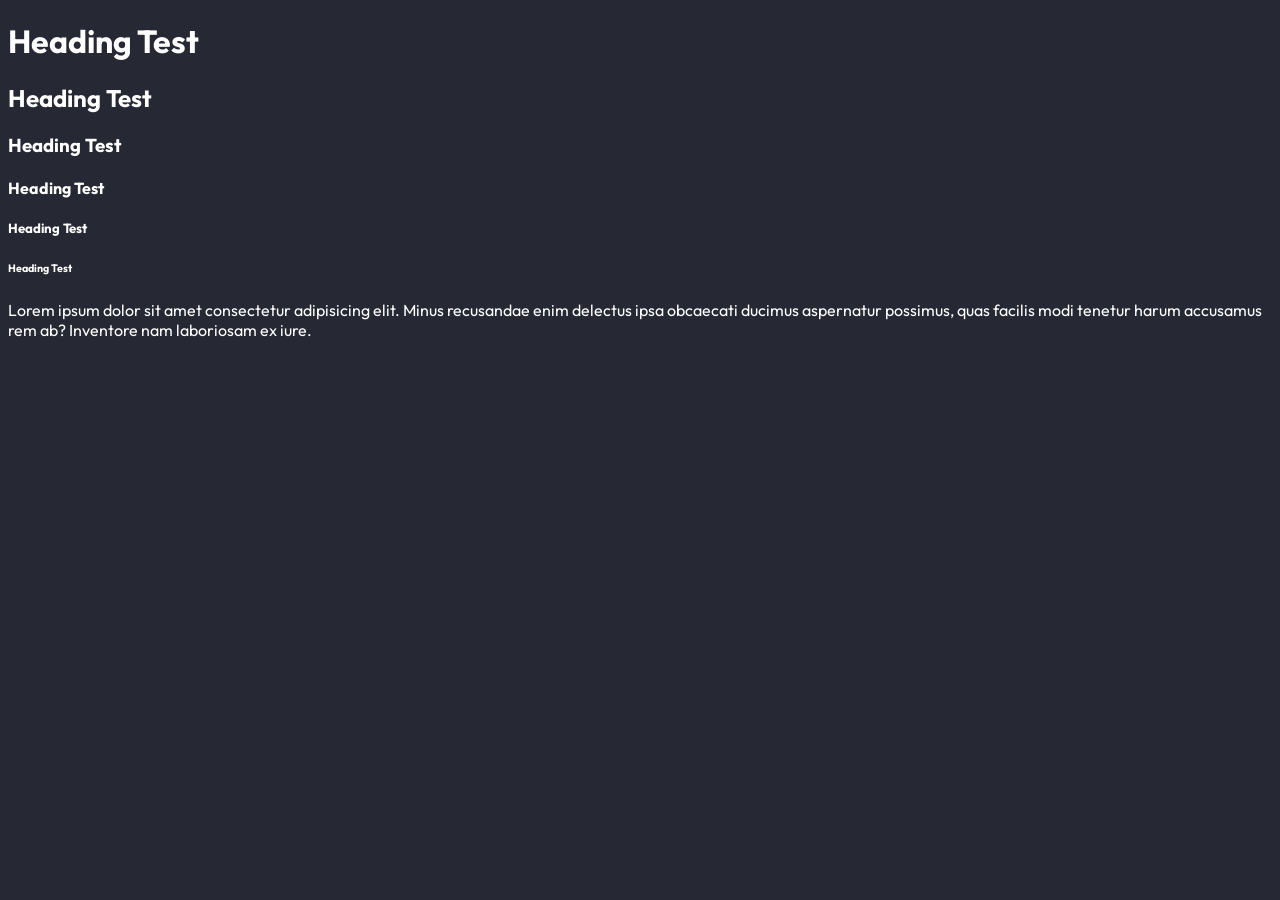
==== index.html @ 353020fb "project init" ====
<!doctype html>
<html lang="en">
  <head>
    <meta charset="UTF-8" />
    <meta name="viewport" content="width=device-width, initial-scale=1.0" />
    <title>HBank</title>
    <link rel="stylesheet" href="./styles.css" />
  </head>
  <body>
    <h1>Heading Test</h1>
    <h2>Heading Test</h2>
    <h3>Heading Test</h3>
    <h4>Heading Test</h4>
    <h5>Heading Test</h5>
    <h6>Heading Test</h6>
    <p>
      Lorem ipsum dolor sit amet consectetur adipisicing elit. Minus recusandae
      enim delectus ipsa obcaecati ducimus aspernatur possimus, quas facilis
      modi tenetur harum accusamus rem ab? Inventore nam laboriosam ex iure.
    </p>
  </body>
</html>
---- styles.css ----
/*==============================
LOCAL FONT HOSTING
==============================*/
@font-face {
  font-display: swap;
  font-family: "Outfit";
  font-style: normal;
  font-weight: 400;
  src: url("./assets/fonts/outfit-v15-latin-regular.woff2") format("woff2");
}
@font-face {
  font-display: swap;
  font-family: "Outfit";
  font-style: normal;
  font-weight: 500;
  src: url("./assets/fonts/outfit-v15-latin-500.woff2") format("woff2");
}
@font-face {
  font-display: swap;
  font-family: "Outfit";
  font-style: normal;
  font-weight: 700;
  src: url("./assets/fonts/outfit-v15-latin-700.woff2") format("woff2");
}
@font-face {
  font-display: swap;
  font-family: "Outfit";
  font-style: normal;
  font-weight: 800;
  src: url("./assets/fonts/outfit-v15-latin-800.woff2") format("woff2");
}

/*==============================
VARIABLES
==============================*/
:root {
  --font-stack: "Outfit", sans-serif;
  --color-neutral-900: #262833;
  --color-neutral-800: #363843;
  --color-neutral-700: #4e505c;
  --color-white: #ffffff;
  --color-green-100: #e3ece6;
  --color-green-500: #73b06f;
  --color-orange-100: #f5ddc8;
  --color-orange-500: #e9ae79;
  --color-purple-100: #e4d6f3;
  --color-purple-500: #a686c4;
  --text-16: 1rem;
  --text-20: 1.25rem;
  --text-24: 1.5rem;
  --space-4: 0.25rem;
  --space-8: 0.5rem;
  --space-12: 0.75rem;
  --space-16: 1rem;
  --space-20: 1.25rem;
  --space-24: 1.5rem;
  --weight-400: 400;
  --weight-500: 500;
  --weight-700: 700;
  --weight-800: 800;
}

/*==============================
GLOBAL STYLES
==============================*/
html {
  font-family: var(--font-stack);
  background: var(--color-neutral-900);
  color: var(--color-white);
}

/* UTILITY CLASSES */
.regular {
  font-weight: var(--weight-400);
}
.medium {
  font-weight: var(--weight-500);
}
.bold {
  font-weight: var(--weight-700);
}
.extra-bold {
  font-weight: var(--weight-800);
}
.size-16 {
  font-size: var(--text-16);
}
.size-20 {
  font-size: var(--text-20);
}
.size-24 {
  font-size: var(--text-24);
}
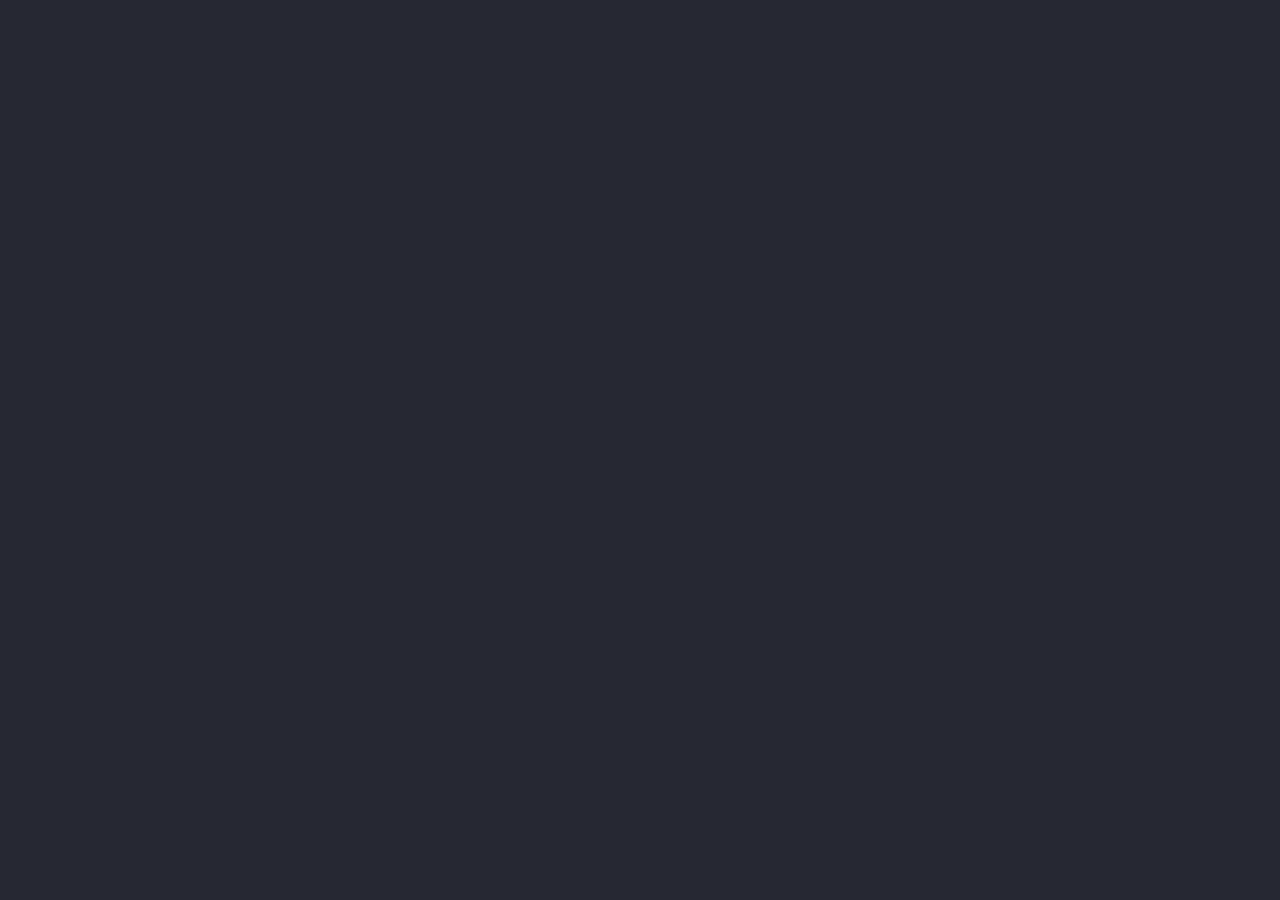
==== commit eb4f2164: "build user profile component" ====
--- a/index.html
+++ b/index.html
@@ -6,17 +6,5 @@
     <title>HBank</title>
     <link rel="stylesheet" href="./styles.css" />
   </head>
-  <body>
-    <h1>Heading Test</h1>
-    <h2>Heading Test</h2>
-    <h3>Heading Test</h3>
-    <h4>Heading Test</h4>
-    <h5>Heading Test</h5>
-    <h6>Heading Test</h6>
-    <p>
-      Lorem ipsum dolor sit amet consectetur adipisicing elit. Minus recusandae
-      enim delectus ipsa obcaecati ducimus aspernatur possimus, quas facilis
-      modi tenetur harum accusamus rem ab? Inventore nam laboriosam ex iure.
-    </p>
-  </body>
+  <body></body>
 </html>
--- a/styles.css
+++ b/styles.css
@@ -58,6 +58,8 @@
   --weight-500: 500;
   --weight-700: 700;
   --weight-800: 800;
+  --radius-full: 9999px;
+  --avatar-size: 32px;
 }
 
 /*==============================
@@ -91,3 +93,17 @@
 .size-24 {
   font-size: var(--text-24);
 }
+
+/*==============================
+USER PROFILE COMPONENT
+==============================*/
+.user-profile {
+  display: flex;
+  align-items: center;
+  gap: var(--space-12);
+}
+.user-profile__image {
+  border-radius: var(--radius-full);
+  width: var(--avatar-size);
+  height: var(--avatar-size);
+}
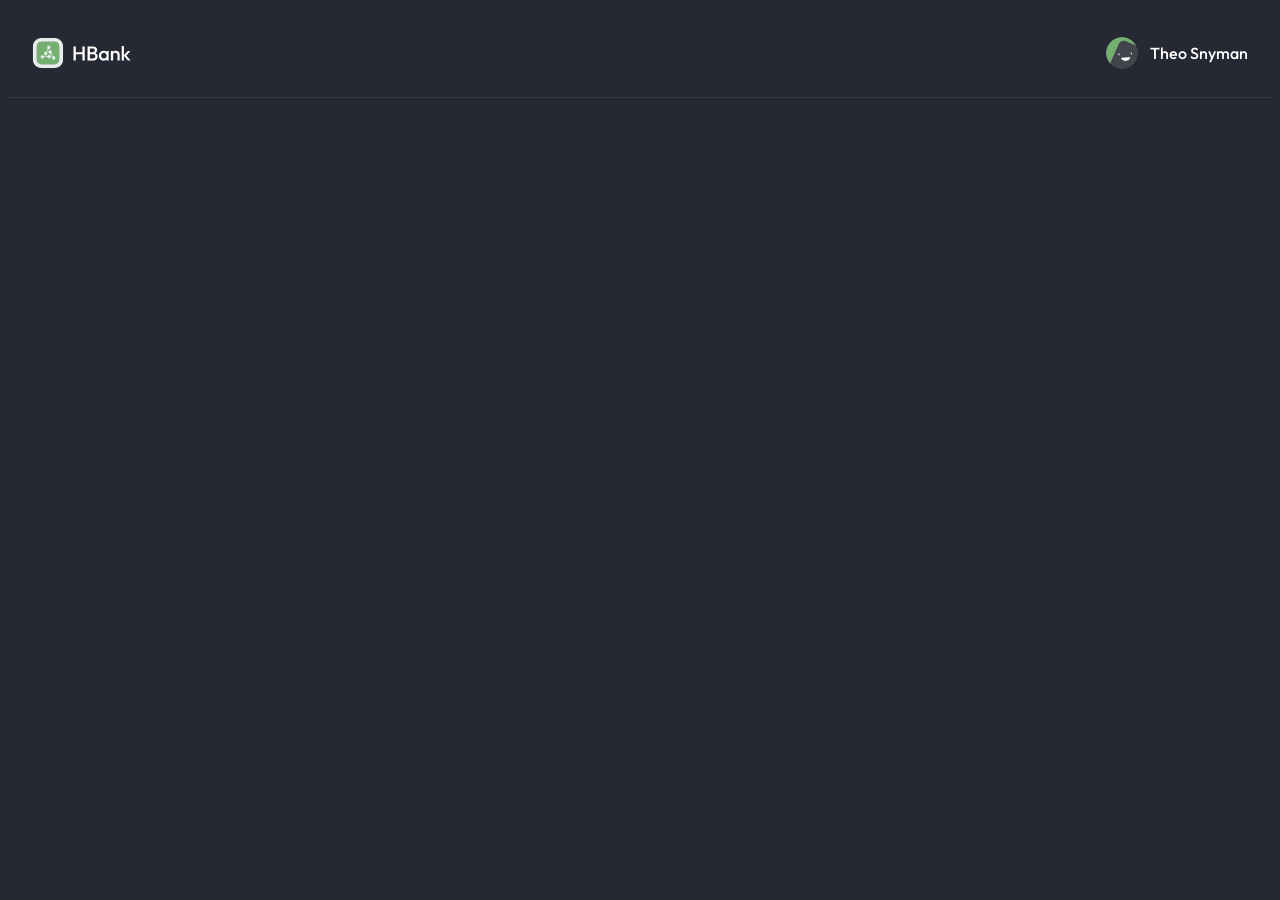
==== commit 37e930a6: "implement top bar layout" ====
--- a/index.html
+++ b/index.html
@@ -6,5 +6,21 @@
     <title>HBank</title>
     <link rel="stylesheet" href="./styles.css" />
   </head>
-  <body></body>
+  <body>
+    <!-- top bar -->
+    <header class="container">
+      <img src="./assets/icons/hbank-logo.svg" alt="HBank logo" />
+
+      <!-- user profile component -->
+      <div class="user-profile">
+        <img
+          src="./assets/images/user-avatar.png"
+          srcset="./assets/images/user-avatar@2x.png 2x"
+          alt="User avatar"
+          class="user-profile__image"
+        />
+        <h1 class="size-16 medium">Theo Snyman</h1>
+      </div>
+    </header>
+  </body>
 </html>
--- a/styles.css
+++ b/styles.css
@@ -60,6 +60,7 @@
   --weight-800: 800;
   --radius-full: 9999px;
   --avatar-size: 32px;
+  --border: 1px solid var(--color-neutral-800);
 }
 
 /*==============================
@@ -93,6 +94,23 @@
 .size-24 {
   font-size: var(--text-24);
 }
+.container {
+  padding: var(--space-24);
+}
+
+/*==============================
+LAYOUT
+==============================*/
+header {
+  display: flex;
+  align-items: center;
+  justify-content: space-between;
+}
+
+/* LAYOUT STYLING? */
+header {
+  border-bottom: var(--border);
+}
 
 /*==============================
 USER PROFILE COMPONENT
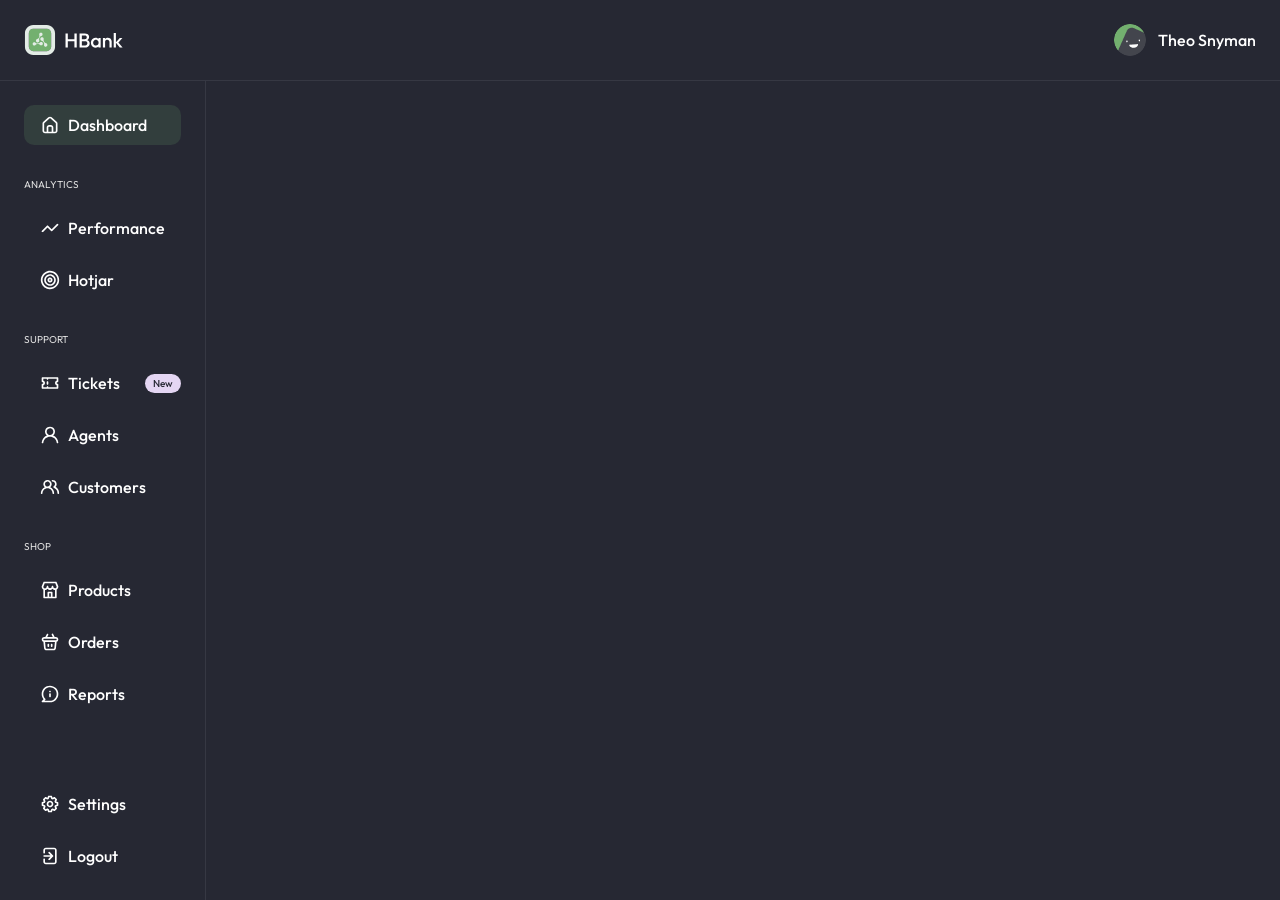
==== commit 4f79f956: "build side navigation & refactored application layout Building of the side nav included creating a n" ====
--- a/index.html
+++ b/index.html
@@ -22,5 +22,169 @@
         <h1 class="size-16 medium">Theo Snyman</h1>
       </div>
     </header>
+
+    <div class="app-layout">
+      <!-- side nav -->
+      <nav class="container" aria-label="Primary">
+        <div class="nav-scroll">
+          <section class="nav-section" aria-label="Dashboard">
+            <ul class="nav-group">
+              <li>
+                <!-- nav link component -->
+                <a
+                  href="#"
+                  class="nav-link nav-link--active"
+                  aria-label="Dashboard"
+                >
+                  <img
+                    src="./assets/icons/house.svg"
+                    alt=""
+                    class="nav-link__icon"
+                  />
+                  <span class="nav-link__label medium">Dashboard</span>
+                </a>
+              </li>
+            </ul>
+          </section>
+
+          <section class="nav-section" aria-labelledby="nav-group-analytics">
+            <p class="nav-group__label" id="nav-group-analytics">Analytics</p>
+            <ul class="nav-group">
+              <li>
+                <!-- nav link component -->
+                <a href="#" class="nav-link" aria-label="Performance">
+                  <img
+                    src="./assets/icons/trend-line.svg"
+                    alt=""
+                    class="nav-link__icon"
+                  />
+                  <span class="nav-link__label medium">Performance</span>
+                </a>
+              </li>
+              <li>
+                <!-- nav link component -->
+                <a href="#" class="nav-link" aria-label="Hotjar">
+                  <img
+                    src="./assets/icons/target.svg"
+                    alt=""
+                    class="nav-link__icon"
+                  />
+                  <span class="nav-link__label medium">Hotjar</span>
+                </a>
+              </li>
+            </ul>
+          </section>
+
+          <section class="nav-section" aria-labelledby="nav-group-support">
+            <p class="nav-group__label" id="nav-group-support">Support</p>
+            <ul class="nav-group">
+              <li class="new-link">
+                <!-- nav link component -->
+                <a href="#" class="nav-link" aria-label="Tickets">
+                  <img
+                    src="./assets/icons/ticket.svg"
+                    alt=""
+                    class="nav-link__icon"
+                  />
+                  <span class="nav-link__label medium">Tickets</span>
+                </a>
+
+                <span class="badge badge--purple" id="new-badge">New</span>
+              </li>
+              <li>
+                <!-- nav link component -->
+                <a href="#" class="nav-link" aria-label="Agents">
+                  <img
+                    src="./assets/icons/user.svg"
+                    alt=""
+                    class="nav-link__icon"
+                  />
+                  <span class="nav-link__label medium">Agents</span>
+                </a>
+              </li>
+              <li>
+                <!-- nav link component -->
+                <a href="#" class="nav-link" aria-label="Customers">
+                  <img
+                    src="./assets/icons/users.svg"
+                    alt=""
+                    class="nav-link__icon"
+                  />
+                  <span class="nav-link__label medium">Customers</span>
+                </a>
+              </li>
+            </ul>
+          </section>
+
+          <section class="nav-section" aria-labelledby="nav-group-shop">
+            <p class="nav-group__label" id="nav-group-shop">Shop</p>
+            <ul class="nav-group">
+              <li>
+                <!-- nav link component -->
+                <a href="#" class="nav-link" aria-label="Products">
+                  <img
+                    src="./assets/icons/shop.svg"
+                    alt=""
+                    class="nav-link__icon"
+                  />
+                  <span class="nav-link__label medium">Products</span>
+                </a>
+              </li>
+              <li>
+                <!-- nav link component -->
+                <a href="#" class="nav-link" aria-label="Orders">
+                  <img
+                    src="./assets/icons/basket.svg"
+                    alt=""
+                    class="nav-link__icon"
+                  />
+                  <span class="nav-link__label medium">Orders</span>
+                </a>
+              </li>
+              <li>
+                <!-- nav link component -->
+                <a href="#" class="nav-link" aria-label="Reports">
+                  <img
+                    src="./assets/icons/info-chat-bubble.svg"
+                    alt=""
+                    class="nav-link__icon"
+                  />
+                  <span class="nav-link__label medium">Reports</span>
+                </a>
+              </li>
+            </ul>
+          </section>
+        </div>
+
+        <section class="nav-section nav-section--footer" aria-label="Settings">
+          <ul class="nav-group">
+            <li>
+              <!-- nav link component -->
+              <a href="#" class="nav-link" aria-label="Settings">
+                <img
+                  src="./assets/icons/settings.svg"
+                  alt=""
+                  class="nav-link__icon"
+                />
+                <span class="nav-link__label medium">Settings</span>
+              </a>
+            </li>
+            <li>
+              <!-- nav link component -->
+              <a href="#" class="nav-link" aria-label="Logout">
+                <img
+                  src="./assets/icons/leave.svg"
+                  alt=""
+                  class="nav-link__icon"
+                />
+                <span class="nav-link__label medium">Logout</span>
+              </a>
+            </li>
+          </ul>
+        </section>
+      </nav>
+
+      <main class="container" aria-label="Dashboard content"></main>
+    </div>
   </body>
 </html>
--- a/styles.css
+++ b/styles.css
@@ -31,46 +31,168 @@
 }
 
 /*==============================
+JOSH'S CUSTOM CSS RESET
+https://www.joshwcomeau.com/css/custom-css-reset/
+==============================*/
+*,
+*::before,
+*::after {
+  box-sizing: border-box;
+}
+*:not(dialog) {
+  margin: 0;
+}
+@media (prefers-reduced-motion: no-preference) {
+  html {
+    interpolate-size: allow-keywords;
+  }
+}
+body {
+  line-height: 1.5;
+  -webkit-font-smoothing: antialiased;
+}
+img,
+picture,
+video,
+canvas,
+svg {
+  display: block;
+  max-width: 100%;
+}
+input,
+button,
+textarea,
+select {
+  font: inherit;
+}
+p,
+h1,
+h2,
+h3,
+h4,
+h5,
+h6 {
+  overflow-wrap: break-word;
+}
+p {
+  text-wrap: pretty;
+}
+h1,
+h2,
+h3,
+h4,
+h5,
+h6 {
+  text-wrap: balance;
+}
+
+/*==============================
 VARIABLES
 ==============================*/
 :root {
-  --font-stack: "Outfit", sans-serif;
+  /* colors */
   --color-neutral-900: #262833;
   --color-neutral-800: #363843;
   --color-neutral-700: #4e505c;
   --color-white: #ffffff;
+  --color-off-white: #e0e0e0;
   --color-green-100: #e3ece6;
   --color-green-500: #73b06f;
   --color-orange-100: #f5ddc8;
   --color-orange-500: #e9ae79;
   --color-purple-100: #e4d6f3;
   --color-purple-500: #a686c4;
+  /* font sizes */
+  --text-10: 0.625rem;
   --text-16: 1rem;
   --text-20: 1.25rem;
   --text-24: 1.5rem;
+  /* font */
+  --weight-400: 400;
+  --weight-500: 500;
+  --weight-700: 700;
+  --weight-800: 800;
+  --line-height: 1.5;
+  --rest-line-height: 1;
+  /* spacing */
+  --space-2: 0.125rem;
   --space-4: 0.25rem;
   --space-8: 0.5rem;
   --space-12: 0.75rem;
   --space-16: 1rem;
   --space-20: 1.25rem;
   --space-24: 1.5rem;
-  --weight-400: 400;
-  --weight-500: 500;
-  --weight-700: 700;
-  --weight-800: 800;
-  --radius-full: 9999px;
+  --space-36: 2rem;
+  --space-40: 2.5rem;
+  /* radius */
+  --radius-s: 10px;
+  --radius-m: 16px;
+  --radius-l: 20px;
+  --radius-f: 9999px;
+  /* borders */
+  --layout-border: 1px solid var(--color-neutral-800);
+  --active-border: 2px solid var(--color-green-500);
+  /* random */
+  --font-stack: "Outfit", sans-serif;
   --avatar-size: 32px;
-  --border: 1px solid var(--color-neutral-800);
+  --mobile-touch-target: 44px;
+  --duration-fast: 180ms;
+  --press-scale: scale(0.95);
+  --button-icon-width: 12px;
+  --bank-card-max-width: 288px;
+  /* layout */
+  --grid-rows: auto minmax(0, 1fr);
+  --grid-cols: auto minmax(0, 1fr);
+  --no-overflow: hidden;
+  --auto-overflow: auto;
+  --width-f: 100%;
+  --height-f: 100%;
+  --min-height-f: 100dvh;
 }
 
 /*==============================
 GLOBAL STYLES
 ==============================*/
 html {
+  height: var(--height-f);
   font-family: var(--font-stack);
   background: var(--color-neutral-900);
   color: var(--color-white);
 }
+body {
+  height: var(--min-height-f);
+  min-height: var(--min-height-f);
+  display: grid;
+  grid-template-rows: var(--grid-rows);
+  overflow: var(--no-overflow);
+  line-height: var(--line-height);
+  -webkit-font-smoothing: antialiased; /* i dont think this does shit but AI put it here */
+}
+a {
+  text-decoration: none;
+  color: inherit;
+}
+*:focus-visible {
+  outline: none;
+  box-shadow: inset 0 0 0 2px var(--color-green-500);
+}
+button {
+  border: none;
+  border-radius: var(--radius-f);
+  padding: var(--space-4) var(--space-16);
+  color: var(--color-neutral-900);
+  font-weight: var(--weight-500);
+}
+button:hover {
+  cursor: pointer;
+}
+ul {
+  padding: 0;
+  margin: 0;
+}
+li {
+  list-style: none;
+}
 
 /* UTILITY CLASSES */
 .regular {
@@ -95,12 +217,33 @@
   font-size: var(--text-24);
 }
 .container {
-  padding: var(--space-24);
+  padding: var(--space-12);
+}
+.container--card {
+  border: var(--layout-border);
+  border-radius: var(--radius-l);
+}
+@media (min-width: 768px) {
+  .container {
+    padding: var(--space-16);
+  }
+}
+@media (min-width: 1024px) {
+  .container {
+    padding: var(--space-24);
+  }
 }
 
 /*==============================
 LAYOUT
 ==============================*/
+.app-layout {
+  min-height: 0;
+  min-width: 0;
+  display: grid;
+  grid-template-columns: var(--grid-cols);
+  overflow: var(--no-overflow);
+}
 header {
   display: flex;
   align-items: center;
@@ -109,7 +252,19 @@
 
 /* LAYOUT STYLING? */
 header {
-  border-bottom: var(--border);
+  border-bottom: var(--layout-border);
+}
+nav {
+  border-right: var(--layout-border);
+  min-height: 0;
+  overflow: var(--no-overflow);
+  display: inline-flex;
+  flex-direction: column;
+}
+main {
+  min-width: 0;
+  min-height: 0;
+  overflow-y: var(--auto-overflow);
 }
 
 /*==============================
@@ -121,7 +276,282 @@
   gap: var(--space-12);
 }
 .user-profile__image {
-  border-radius: var(--radius-full);
+  border-radius: var(--radius-f);
   width: var(--avatar-size);
   height: var(--avatar-size);
 }
+
+/*==============================
+NAV GROUP COMPONENT
+==============================*/
+.nav-scroll {
+  min-height: 0;
+  overflow-y: auto;
+  display: flex;
+  flex-direction: column;
+  gap: var(--space-36);
+  scrollbar-color: transparent transparent;
+}
+.nav-section--footer {
+  margin-top: auto;
+  margin-bottom: 0;
+  flex-shrink: 0;
+  padding-top: var(--space-12);
+}
+@media (min-width: 768px) {
+  .nav-section--footer {
+    padding-top: var(--space-16);
+  }
+}
+@media (min-width: 1024px) {
+  .nav-section--footer {
+    padding-top: var(--space-24);
+  }
+}
+.nav-group {
+  display: flex;
+  flex-direction: column;
+  gap: var(--space-12);
+}
+.nav-group__label {
+  display: none;
+  color: var(--color-off-white);
+  font-size: var(--text-10);
+  text-transform: uppercase;
+  margin-bottom: var(--space-16);
+}
+.nav-section:last-of-type {
+  margin-bottom: 0;
+}
+@media (min-width: 1024px) {
+  .nav-group__label {
+    display: block;
+  }
+}
+
+/*==============================
+NAV LINK COMPONENT
+==============================*/
+.nav-link {
+  position: relative;
+  display: flex;
+  align-items: center;
+  justify-content: center;
+  width: var(--mobile-touch-target);
+  min-height: var(--mobile-touch-target);
+  border-radius: var(--radius-s);
+  transition:
+    background-color var(--duration-fast) ease,
+    transform var(--duration-fast) ease,
+    opacity var(--duration-fast) ease;
+}
+.nav-link__icon {
+  transition:
+    transform var(--duration-fast) ease,
+    opacity var(--duration-fast) ease;
+}
+.nav-link__label {
+  display: none;
+}
+.nav-link--active {
+  background: color-mix(in srgb, var(--color-green-500) 16%, transparent);
+}
+.nav-link:active {
+  transform: var(--press-scale);
+}
+@media (min-width: 1024px) {
+  .nav-link {
+    justify-content: flex-start;
+    gap: var(--space-8);
+    width: unset;
+    min-height: unset;
+    padding: var(--space-8) var(--space-16);
+  }
+  .nav-link__label {
+    display: inline;
+  }
+}
+/* on real hover devices below adds a softer tint than active so the hover feels responsive but secondary */
+@media (hover: hover) and (pointer: fine) {
+  .nav-link:hover {
+    background: color-mix(in srgb, var(--color-green-500) 12%, transparent);
+  }
+}
+
+/*==============================
+NEW LINK COMPONENT
+==============================*/
+.new-link {
+  display: flex;
+  align-items: center;
+  justify-content: space-between;
+}
+
+/*==============================
+BUTTON COMPONENT
+==============================*/
+.btn--green {
+  background: var(--color-green-100);
+}
+.btn--icon {
+  display: inline-flex;
+  align-items: center;
+  gap: var(--space-8);
+}
+.btn--icon::after {
+  content: "";
+  width: var(--button-icon-width);
+  height: var(--button-icon-width);
+  flex-shrink: 0;
+  background: url("./assets/icons/arrow-right.svg") center / contain no-repeat;
+  transition: transform var(--duration-fast) ease;
+}
+.btn--icon:active::after {
+  transform: translateX(var(--space-2));
+}
+@media (hover: hover) and (pointer: fine) {
+  .btn--icon:hover::after {
+    transform: translateX(var(--space-2));
+  }
+}
+
+/*==============================
+BADGE COMPONENT
+==============================*/
+.badge {
+  padding: var(--space-2) var(--space-8);
+  background: var(--color-neutral-800);
+  border-radius: var(--radius-f);
+  font-size: var(--text-10);
+  font-weight: var(--weight-500);
+}
+.badge--purple {
+  background: var(--color-purple-100);
+  color: var(--color-neutral-900);
+}
+#new-badge {
+  display: none;
+}
+@media (min-width: 1024px) {
+  #new-badge {
+    display: block;
+  }
+}
+
+/*==============================
+STAT COMPONENT
+==============================*/
+.stat {
+  display: inline-flex;
+  gap: var(--space-16);
+}
+.stat__icon-wrapper {
+  background: var(--color-neutral-700);
+  display: flex;
+  align-items: center;
+  justify-content: center;
+  padding: var(--space-12);
+  border-radius: var(--radius-s);
+}
+.stat__icon-wrapper--purple {
+  background: var(--color-purple-500);
+}
+.stat__icon-wrapper--green {
+  background: var(--color-green-500);
+}
+.stat__icon-wrapper--orange {
+  background: var(--color-orange-500);
+}
+.stat__label {
+  color: var(--color-off-white);
+}
+.stat__value {
+  font-size: var(--text-24);
+  font-weight: var(--weight-700);
+  line-height: var(--rest-line-height);
+}
+
+/*==============================
+BANK CARD COMPONENT
+==============================*/
+.bank-card {
+  max-width: var(--bank-card-max-width);
+  color: var(--color-neutral-900);
+}
+.bank-card__top,
+.bank-card__bottom {
+  display: flex;
+}
+.bank-card__top {
+  background: var(--color-neutral-700);
+  padding: var(--space-24) var(--space-24) var(--space-40) var(--space-24);
+  flex-direction: column;
+  gap: var(--space-16);
+  border-top-left-radius: var(--radius-m);
+  border-top-right-radius: var(--radius-m);
+}
+.bank-card__top > div {
+  display: flex;
+  justify-content: space-between;
+}
+.bank-card__top--green {
+  background: var(--color-green-100);
+}
+.bank-card__top--purple {
+  background: var(--color-purple-100);
+}
+.bank-card__top--orange {
+  background: var(--color-orange-100);
+}
+.bank-card__bottom {
+  background: var(--color-neutral-800);
+  justify-content: space-between;
+  padding: var(--space-24);
+  border-bottom-left-radius: var(--radius-m);
+  border-bottom-right-radius: var(--radius-m);
+}
+.bank-card__bottom--green {
+  background: var(--color-green-500);
+}
+.bank-card__bottom--purple {
+  background: var(--color-purple-500);
+}
+.bank-card__bottom--orange {
+  background: var(--color-orange-500);
+}
+
+/*==============================
+BALANCE COMPONENT
+==============================*/
+.balance {
+  display: flex;
+  color: var(--color-neutral-900);
+  font-weight: var(--weight-500);
+}
+.balance__left,
+.balance__right {
+  padding: var(--space-24);
+  display: flex;
+  flex: 1;
+}
+.balance__left {
+  background: var(--color-green-100);
+  flex-direction: column;
+  gap: var(--space-16);
+  border-top-left-radius: var(--radius-m);
+  border-bottom-left-radius: var(--radius-m);
+}
+.balance__value {
+  font-size: var(--text-24);
+  font-weight: var(--weight-700);
+}
+.balance__right {
+  background: var(--color-green-500);
+  align-items: flex-end;
+  justify-content: flex-end;
+  border-top-right-radius: var(--radius-m);
+  border-bottom-right-radius: var(--radius-m);
+  background-image: url(./assets/icons/background-decor.svg);
+  background-repeat: no-repeat;
+  background-position: right top;
+}
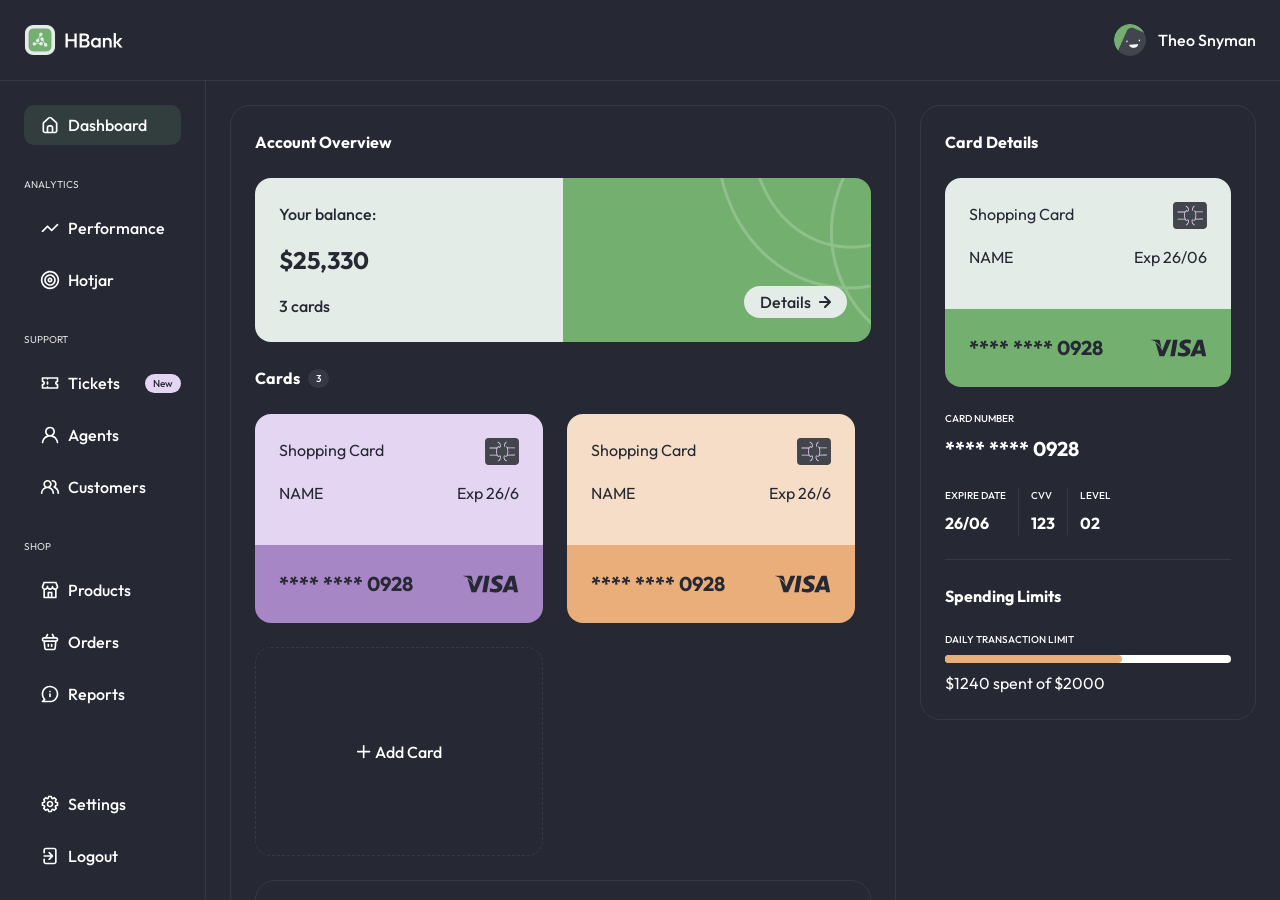
==== commit cc3e1bbd: "add card details and account overview sections to main This commit contains a little bit of everythi" ====
--- a/index.html
+++ b/index.html
@@ -184,7 +184,171 @@
         </section>
       </nav>
 
-      <main class="container" aria-label="Dashboard content"></main>
+      <main class="container" aria-label="Dashboard content">
+        <section class="container container--card" id="card-details">
+          <h2 class="size-16 bold">Card Details</h2>
+
+          <div class="card-details-row">
+            <!-- bank card component -->
+            <div class="bank-card">
+              <div class="bank-card__top bank-card__top--green">
+                <div>
+                  <p>Shopping Card</p>
+                  <img src="./assets/icons/card.svg" alt="" />
+                </div>
+                <div>
+                  <p>NAME</p>
+                  <p>Exp 26/06</p>
+                </div>
+              </div>
+              <div class="bank-card__bottom bank-card__bottom--green">
+                <p class="size-20 bold">**** **** 0928</p>
+                <img src="./assets/icons/visa-logo.svg" alt="" />
+              </div>
+            </div>
+
+            <div class="card-meta">
+              <div>
+                <h3 class="size-10 medium uppercase mb-8">Card Number</h3>
+                <p class="size-20 bold">**** **** 0928</p>
+              </div>
+
+              <div class="col-3">
+                <div>
+                  <h3 class="size-10 medium uppercase mb-8">Expire Date</h3>
+                  <p class="size-16 bold">26/06</p>
+                </div>
+                <div>
+                  <h3 class="size-10 medium uppercase mb-8">CVV</h3>
+                  <p class="size-16 bold">123</p>
+                </div>
+                <div>
+                  <h3 class="size-10 medium uppercase mb-8">Level</h3>
+                  <p class="size-16 bold">02</p>
+                </div>
+              </div>
+            </div>
+          </div>
+
+          <hr />
+
+          <h2 class="size-16 bold">Spending Limits</h2>
+          <div>
+            <h3 class="size-10 medium uppercase mb-8">
+              Daily Transaction Limit
+            </h3>
+
+            <div class="progress-bar mb-8">
+              <div class="progress-bar__progress"></div>
+            </div>
+
+            <p>$1240 spent of $2000</p>
+          </div>
+        </section>
+
+        <section class="container container--card" id="account-overview">
+          <h2 class="size-16 bold">Account Overview</h2>
+
+          <!-- balance component -->
+          <div class="balance">
+            <div class="balance__left">
+              <p>Your balance:</p>
+              <p class="balance__value">$25,330</p>
+              <p>3 cards</p>
+            </div>
+            <div class="balance__right">
+              <!-- button component -->
+              <button class="btn--green btn--icon">Details</button>
+            </div>
+          </div>
+
+          <div class="badged-title">
+            <h2 class="size-16 bold">Cards</h2>
+            <span class="badge">3</span>
+          </div>
+
+          <div class="cards">
+            <!-- bank card component -->
+            <div class="bank-card">
+              <div class="bank-card__top bank-card__top--purple">
+                <div>
+                  <p>Shopping Card</p>
+                  <img src="./assets/icons/card.svg" alt="" />
+                </div>
+                <div>
+                  <p>NAME</p>
+                  <p>Exp 26/6</p>
+                </div>
+              </div>
+              <div class="bank-card__bottom bank-card__bottom--purple">
+                <p class="size-20 bold">**** **** 0928</p>
+                <img src="./assets/icons/visa-logo.svg" alt="" />
+              </div>
+            </div>
+
+            <!-- bank card component  -->
+            <div class="bank-card">
+              <div class="bank-card__top bank-card__top--orange">
+                <div>
+                  <p>Shopping Card</p>
+                  <img src="./assets/icons/card.svg" alt="" />
+                </div>
+                <div>
+                  <p>NAME</p>
+                  <p>Exp 26/6</p>
+                </div>
+              </div>
+              <div class="bank-card__bottom bank-card__bottom--orange">
+                <p class="size-20 bold">**** **** 0928</p>
+                <img src="./assets/icons/visa-logo.svg" alt="" />
+              </div>
+            </div>
+
+            <!-- add card button -->
+            <button class="add-card" type="button">
+              <span class="add-card__content">
+                <img src="./assets/icons/plus.svg" alt="" aria-hidden="true" />
+                <span class="medium">Add Card</span>
+              </span>
+            </button>
+          </div>
+
+          <div class="container container--card stats">
+            <!-- stat component -->
+            <div class="stat">
+              <div class="stat__icon-wrapper stat__icon-wrapper--green">
+                <img src="./assets/icons/trend-line-dark.svg" alt="" />
+              </div>
+              <div>
+                <p class="stat__label">Earnings</p>
+                <p class="stat__value">$12,341</p>
+              </div>
+            </div>
+
+            <!-- stat component -->
+            <div class="stat">
+              <div class="stat__icon-wrapper stat__icon-wrapper--purple">
+                <img src="./assets/icons/coin.svg" alt="" />
+              </div>
+              <div>
+                <p class="stat__label">Spendings</p>
+                <p class="stat__value">$4,009</p>
+              </div>
+            </div>
+
+            <!-- stat component -->
+            <div class="stat">
+              <div class="stat__icon-wrapper stat__icon-wrapper--orange">
+                <img src="./assets/icons/scope.svg" alt="" />
+              </div>
+              <div>
+                <p class="stat__label">Goals</p>
+                <p class="stat__value">$8,098</p>
+              </div>
+            </div>
+          </div>
+        </section>
+      </main>
     </div>
   </body>
 </html>
--- a/styles.css
+++ b/styles.css
@@ -132,6 +132,7 @@
   /* borders */
   --layout-border: 1px solid var(--color-neutral-800);
   --active-border: 2px solid var(--color-green-500);
+  --dashed-border: 1px dashed var(--color-neutral-800);
   /* random */
   --font-stack: "Outfit", sans-serif;
   --avatar-size: 32px;
@@ -140,6 +141,8 @@
   --press-scale: scale(0.95);
   --button-icon-width: 12px;
   --bank-card-max-width: 288px;
+  --bank-card-min-height: 209px;
+  --progress-bar-height: 8px;
   /* layout */
   --grid-rows: auto minmax(0, 1fr);
   --grid-cols: auto minmax(0, 1fr);
@@ -193,6 +196,11 @@
 li {
   list-style: none;
 }
+hr {
+  border: none;
+  height: 1px;
+  background: var(--color-neutral-800);
+}
 
 /* UTILITY CLASSES */
 .regular {
@@ -207,6 +215,9 @@
 .extra-bold {
   font-weight: var(--weight-800);
 }
+.size-10 {
+  font-size: var(--text-10);
+}
 .size-16 {
   font-size: var(--text-16);
 }
@@ -215,6 +226,33 @@
 }
 .size-24 {
   font-size: var(--text-24);
+}
+.uppercase {
+  text-transform: uppercase;
+}
+.mb-8 {
+  margin-bottom: var(--space-8);
+}
+.col-3 {
+  display: flex;
+  align-items: center;
+  justify-content: start;
+}
+.col-3 > div {
+  padding: 0 var(--space-12);
+  border-right: var(--layout-border);
+}
+.col-3 > div:first-child {
+  padding-left: 0;
+}
+.col-3 > div:last-child {
+  padding-right: 0;
+  border-right: none;
+}
+.badged-title {
+  display: flex;
+  gap: var(--space-8);
+  align-items: center;
 }
 .container {
   padding: var(--space-12);
@@ -249,6 +287,48 @@
   align-items: center;
   justify-content: space-between;
 }
+main {
+  display: flex;
+  flex-direction: column;
+  gap: var(--space-12);
+}
+.cards,
+.stats {
+  display: flex;
+  flex-wrap: wrap;
+  gap: var(--space-12);
+}
+.stats {
+  justify-content: space-between;
+}
+@media (min-width: 768px) {
+  main,
+  .cards,
+  .stats {
+    gap: var(--space-16);
+  }
+}
+@media (min-width: 820px) {
+  main {
+    flex-direction: row-reverse;
+    align-items: flex-start;
+  }
+  #card-details {
+    flex: 0 1 calc(var(--bank-card-max-width) + (var(--space-24) * 2));
+    max-width: calc(var(--bank-card-max-width) + (var(--space-24) * 2));
+  }
+  #account-overview {
+    flex: 1 1 0;
+    min-width: 0;
+  }
+}
+@media (min-width: 1024px) {
+  main,
+  .cards,
+  .stats {
+    gap: var(--space-24);
+  }
+}
 
 /* LAYOUT STYLING? */
 header {
@@ -265,6 +345,34 @@
   min-width: 0;
   min-height: 0;
   overflow-y: var(--auto-overflow);
+  scrollbar-color: var(--color-neutral-800) transparent;
+}
+#card-details,
+#account-overview {
+  display: flex;
+  flex-direction: column;
+  gap: var(--space-24);
+}
+
+.card-details-row {
+  display: flex;
+  flex-wrap: wrap;
+  gap: var(--space-24);
+}
+.card-meta {
+  display: flex;
+  flex-direction: column;
+  gap: var(--space-24);
+}
+@media (min-width: 611px) {
+  .card-meta {
+    margin: 0 auto;
+  }
+}
+@media (min-width: 820px) {
+  .card-meta {
+    margin: unset;
+  }
 }
 
 /*==============================
@@ -474,8 +582,13 @@
 /*==============================
 BANK CARD COMPONENT
 ==============================*/
+.bank-card,
+.add-card {
+  max-width: var(--bank-card-max-width);
+  width: var(--width-f);
+  min-height: var(--bank-card-min-height);
+}
 .bank-card {
-  max-width: var(--bank-card-max-width);
   color: var(--color-neutral-900);
 }
 .bank-card__top,
@@ -519,12 +632,39 @@
 .bank-card__bottom--orange {
   background: var(--color-orange-500);
 }
+.add-card {
+  border: var(--dashed-border);
+  border-radius: var(--radius-m);
+  background: transparent;
+  color: var(--color-white);
+  display: flex;
+  align-items: center;
+  justify-content: center;
+  padding: var(--space-24);
+  transition:
+    border-color var(--duration-fast) ease,
+    color var(--duration-fast) ease,
+    transform var(--duration-fast) ease;
+}
+.add-card__content {
+  display: inline-flex;
+  align-items: center;
+  justify-content: center;
+  gap: var(--space-4);
+}
+.add-card:hover {
+  border-color: var(--color-white);
+}
+.add-card:active {
+  transform: var(--press-scale);
+}
 
 /*==============================
 BALANCE COMPONENT
 ==============================*/
 .balance {
   display: flex;
+  flex-direction: column;
   color: var(--color-neutral-900);
   font-weight: var(--weight-500);
 }
@@ -539,7 +679,7 @@
   flex-direction: column;
   gap: var(--space-16);
   border-top-left-radius: var(--radius-m);
-  border-bottom-left-radius: var(--radius-m);
+  border-top-right-radius: var(--radius-m);
 }
 .balance__value {
   font-size: var(--text-24);
@@ -549,9 +689,37 @@
   background: var(--color-green-500);
   align-items: flex-end;
   justify-content: flex-end;
-  border-top-right-radius: var(--radius-m);
+  border-bottom-left-radius: var(--radius-m);
   border-bottom-right-radius: var(--radius-m);
   background-image: url(./assets/icons/background-decor.svg);
   background-repeat: no-repeat;
   background-position: right top;
 }
+@media (min-width: 425px) {
+  .balance {
+    flex-direction: row;
+  }
+  .balance__left {
+    border-radius: var(--radius-m) 0 0 var(--radius-m);
+  }
+  .balance__right {
+    border-radius: 0 var(--radius-m) var(--radius-m) 0;
+  }
+}
+
+/*==============================
+PROGRESS BAR COMPONENT
+==============================*/
+.progress-bar,
+.progress-bar__progress {
+  height: var(--progress-bar-height);
+  border-radius: var(--radius-f);
+}
+.progress-bar {
+  width: var(--width-f);
+  background: var(--color-white);
+}
+.progress-bar__progress {
+  background: var(--color-orange-500);
+  width: 62%; /* just a random number that popped into my head */
+}
